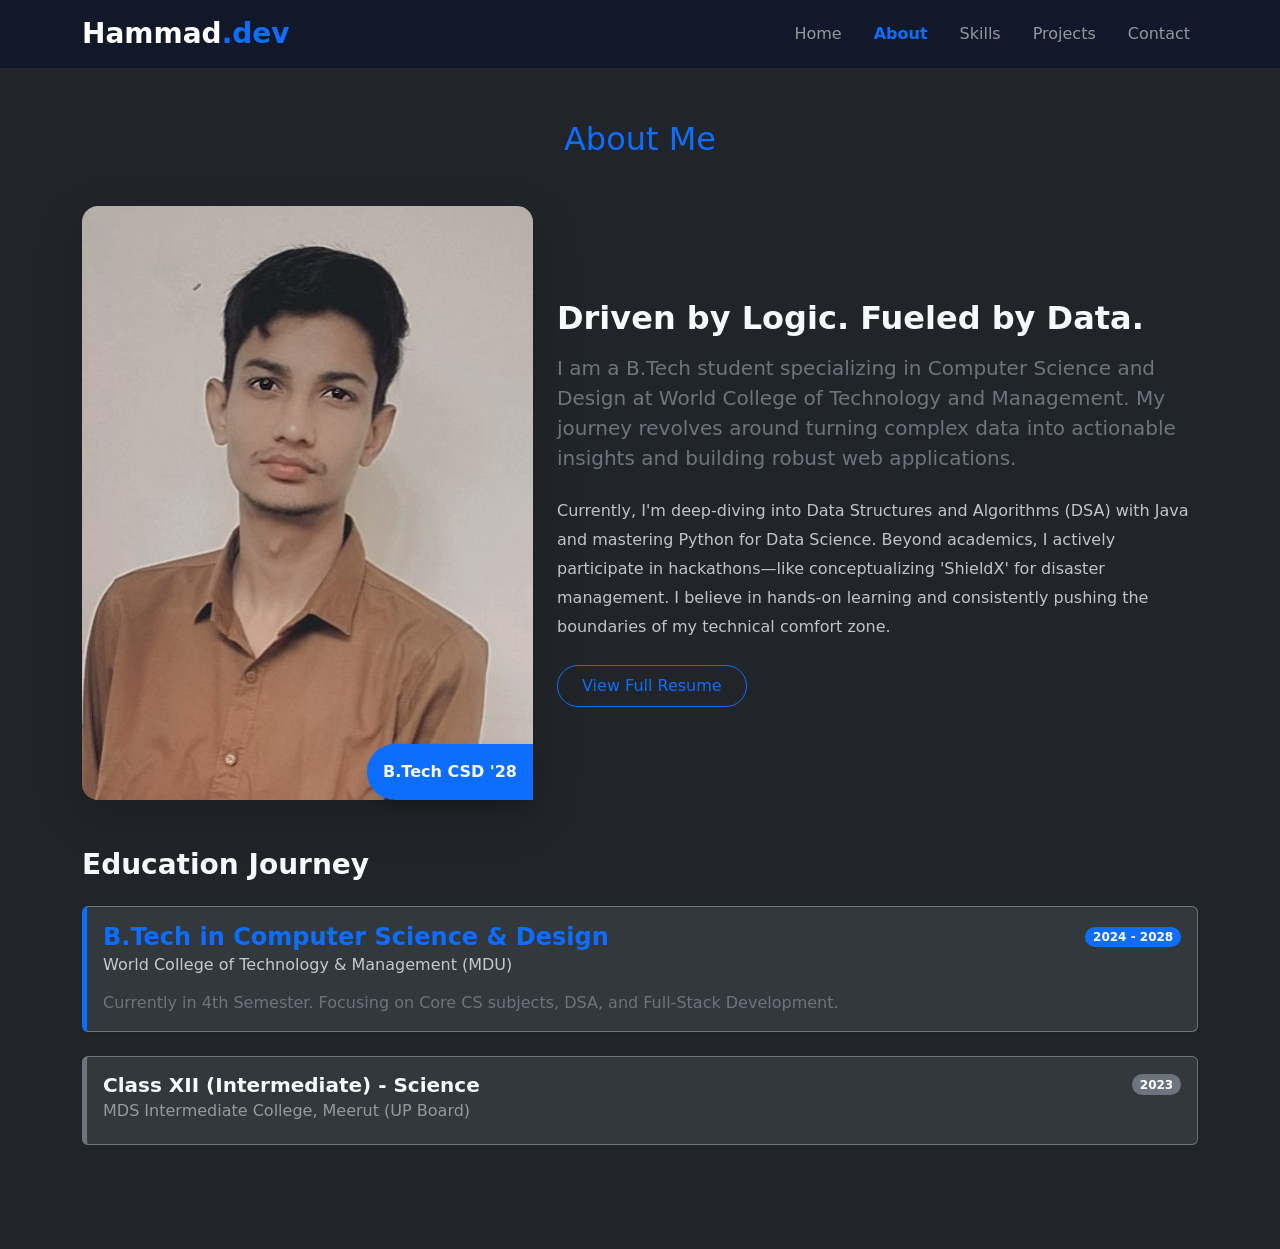
==== sections/about.html @ 1fb557d9 "Make About section" ====
<!DOCTYPE html>
<html lang="en">
<head>
    <meta charset="UTF-8">
    <meta name="viewport" content="width=device-width, initial-scale=1.0">
    <title>About - Hammad Rizvi</title>
    
    <link href="https://fonts.googleapis.com/css2?family=Inter:wght@300;400;600;800&display=swap" rel="stylesheet">
    <link href="https://cdn.jsdelivr.net/npm/bootstrap@5.3.2/dist/css/bootstrap.min.css" rel="stylesheet">
    <link rel="stylesheet" href="https://cdnjs.cloudflare.com/ajax/libs/font-awesome/6.5.1/css/all.min.css">
    <link href="https://unpkg.com/aos@2.3.1/dist/aos.css" rel="stylesheet">
    
    <link rel="stylesheet" href="../assets/css/style.css">
    <link rel="icon" type="image/x-icon" href="../assets/img/favicon.ico">
</head>
<body class="bg-dark text-light">

    <nav class="navbar navbar-expand-lg navbar-dark fixed-top glass-nav">
        <div class="container">
            <a class="navbar-brand fw-bold fs-3" href="../index.html">Hammad<span class="text-primary">.dev</span></a>
            <button class="navbar-toggler" type="button" data-bs-toggle="collapse" data-bs-target="#navbarNav">
                <span class="navbar-toggler-icon"></span>
            </button>
            <div class="collapse navbar-collapse" id="navbarNav">
                <ul class="navbar-nav ms-auto gap-3">
                    <li class="nav-item"><a class="nav-link" href="../index.html">Home</a></li>
                    <li class="nav-item"><a class="nav-link active" href="about.html">About</a></li>
                    <li class="nav-item"><a class="nav-link" href="skills.html">Skills</a></li>
                    <li class="nav-item"><a class="nav-link" href="projects.html">Projects</a></li>
                    <li class="nav-item"><a class="nav-link" href="contact.html">Contact</a></li>
                </ul>
            </div>
        </div>
    </nav>

    <section class="container" style="padding-top: 120px; padding-bottom: 80px;">
        <h2 class="section-title text-center text-primary mb-5" data-aos="fade-down">About Me</h2>
        
        <div class="row align-items-center mb-5">
            <div class="col-md-5 mb-4 mb-md-0" data-aos="fade-right">
                <div class="position-relative">
                    <img src="../assets/img/profile.jpg" alt="About Hammad" class="img-fluid rounded-4 shadow-lg w-100" style="filter: grayscale(20%); transition: filter 0.3s;" onmouseover="this.style.filter='grayscale(0%)'">
                    <div class="position-absolute bottom-0 end-0 bg-primary p-3 rounded-start-pill text-light fw-bold shadow">
                        B.Tech CSD '28
                    </div>
                </div>
            </div>
            
            <div class="col-md-7" data-aos="fade-left">
                <h3 class="h2 fw-bold mb-3">Driven by Logic. Fueled by Data.</h3>
                <p class="lead text-secondary mb-4">
                    I am a B.Tech student specializing in Computer Science and Design at World College of Technology and Management. My journey revolves around turning complex data into actionable insights and building robust web applications.
                </p>
                <p class="mb-4 text-light opacity-75" style="line-height: 1.8;">
                    Currently, I'm deep-diving into Data Structures and Algorithms (DSA) with Java and mastering Python for Data Science. Beyond academics, I actively participate in hackathons—like conceptualizing 'ShieldX' for disaster management. I believe in hands-on learning and consistently pushing the boundaries of my technical comfort zone.
                </p>
                <a href="../assets/docs/Hammad_Rizvi_CV.pdf" target="_blank" class="btn btn-outline-primary px-4 py-2 rounded-pill">View Full Resume</a>
            </div>
        </div>

        <h3 class="fw-bold mb-4 mt-5" data-aos="fade-up">Education Journey</h3>
        <div class="row" data-aos="fade-up" data-aos-delay="100">
            <div class="col-12">
                
                <div class="card bg-secondary bg-opacity-25 border-secondary mb-4 shadow-sm" style="border-left: 5px solid #0d6efd !important;">
                    <div class="card-body">
                        <div class="d-flex justify-content-between align-items-center mb-2">
                            <h4 class="card-title text-primary fw-bold m-0">B.Tech in Computer Science & Design</h4>
                            <span class="badge bg-primary rounded-pill">2024 - 2028</span>
                        </div>
                        <h6 class="card-subtitle mb-3 text-light opacity-75">World College of Technology & Management (MDU)</h6>
                        <p class="card-text text-secondary m-0">Currently in 4th Semester. Focusing on Core CS subjects, DSA, and Full-Stack Development.</p>
                    </div>
                </div>

                <div class="card bg-secondary bg-opacity-25 border-secondary mb-4 shadow-sm" style="border-left: 5px solid #6c757d !important;">
                    <div class="card-body">
                        <div class="d-flex justify-content-between align-items-center mb-2">
                            <h5 class="card-title text-light fw-bold m-0">Class XII (Intermediate) - Science</h5>
                            <span class="badge bg-secondary rounded-pill">2023</span>
                        </div>
                        <h6 class="card-subtitle mb-2 text-light opacity-50">MDS Intermediate College, Meerut (UP Board)</h6>
                    </div>
                </div>

            </div>
        </div>
    </section>

    <script src="https://cdn.jsdelivr.net/npm/bootstrap@5.3.2/dist/js/bootstrap.bundle.min.js"></script>
    <script src="https://unpkg.com/aos@2.3.1/dist/aos.js"></script>
    <script src="../assets/js/main.js"></script>
</body>
</html>
---- assets/css/style.css ----
/* --- HERO SECTION & NAVBAR --- */

/* Glassmorphism Navbar */
.glass-nav {
    background: rgba(15, 23, 42, 0.85) !important;
    backdrop-filter: blur(10px);
}

/* Hero Background Gradient */
.hero-bg {
    background: radial-gradient(circle at top right, #1e293b, #0f172a);
}

/* Custom Profile Image Styling */
.profile-img-custom {
    width: 350px; 
    height: 350px; 
    object-fit: cover; 
    border: 5px solid #0d6efd; 
    padding: 5px; 
    background: rgba(255,255,255,0.1);
}

/* Social Icons Hover Animation */
.social-icon-link {
    transition: transform 0.3s ease;
}

.social-icon-link:hover {
    transform: scale(1.2);
}

/* Typing Effect Cursor */
.txt-rotate > .wrap { 
    border-right: 0.08em solid #0d6efd; /* Blue cursor */
}

/* Navbar Active State */
.nav-link.active {
    color: var(--bs-primary) !important;
    font-weight: 600;
}
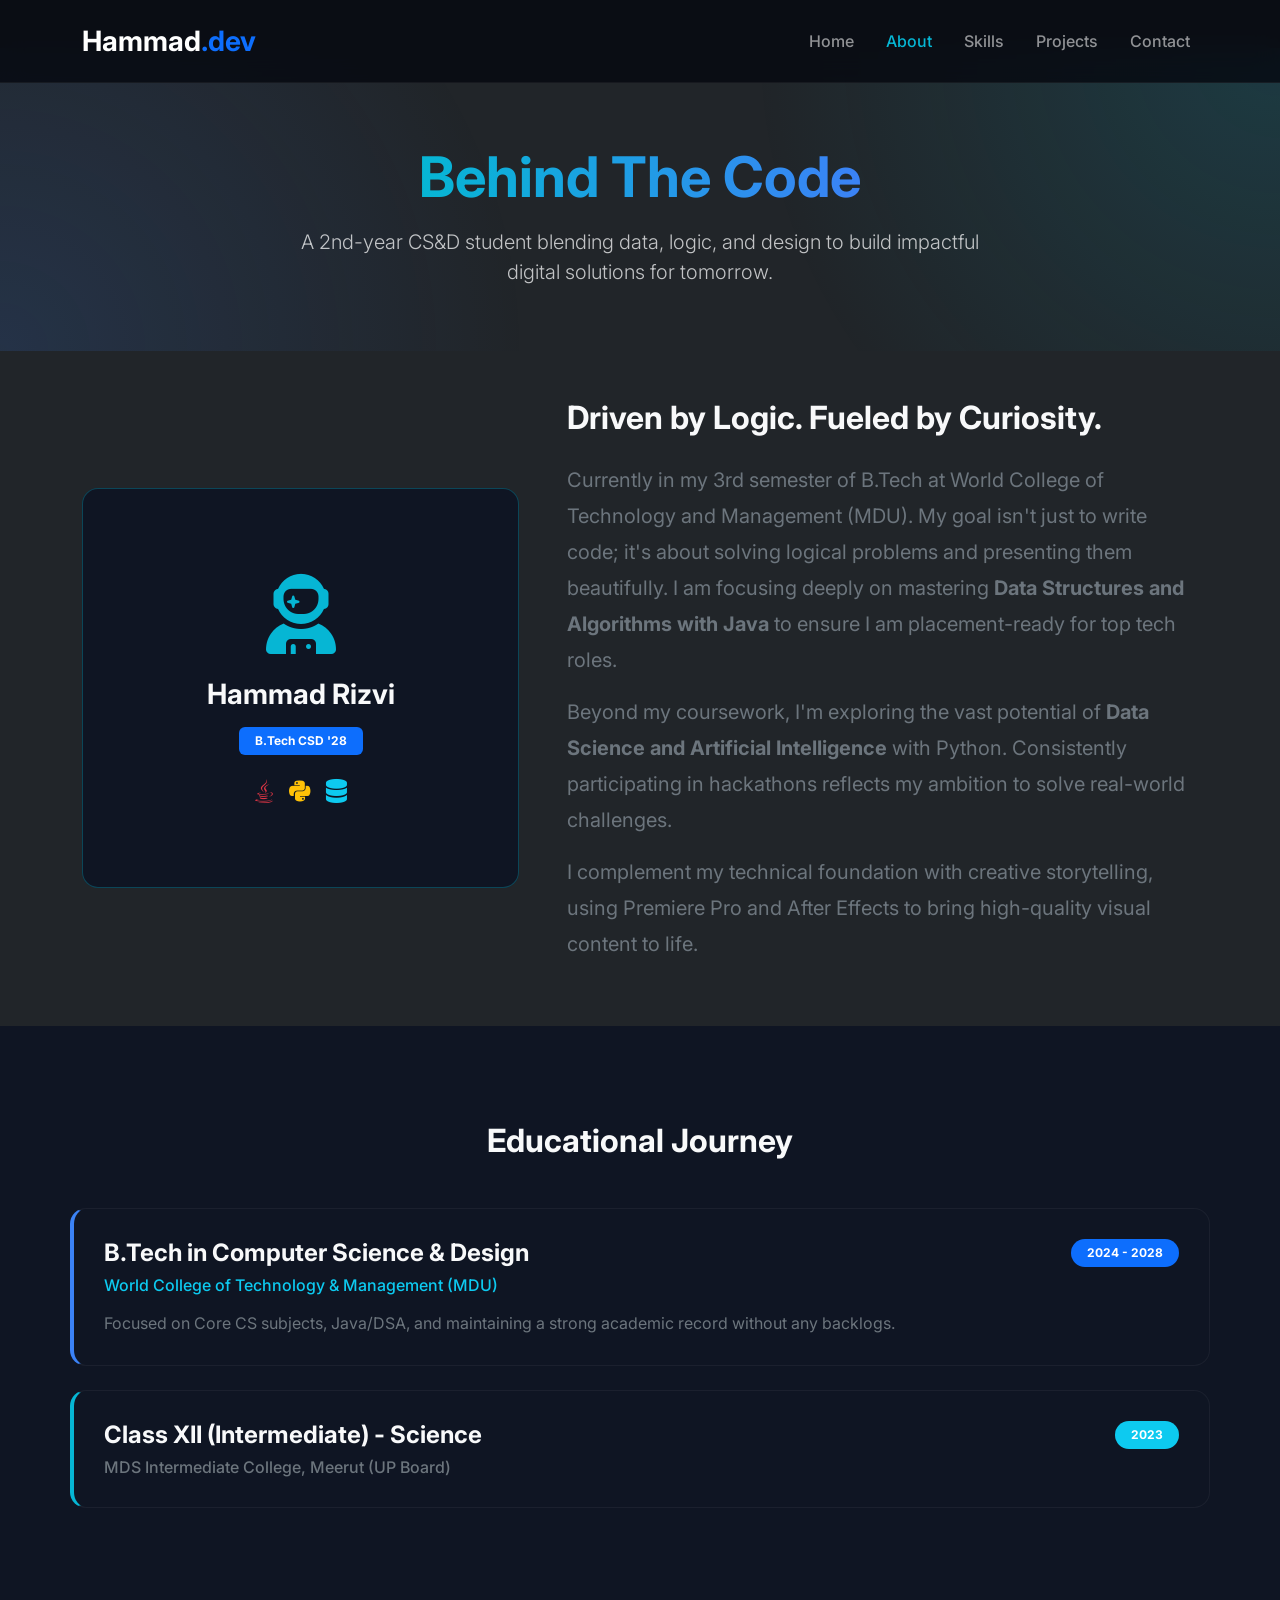
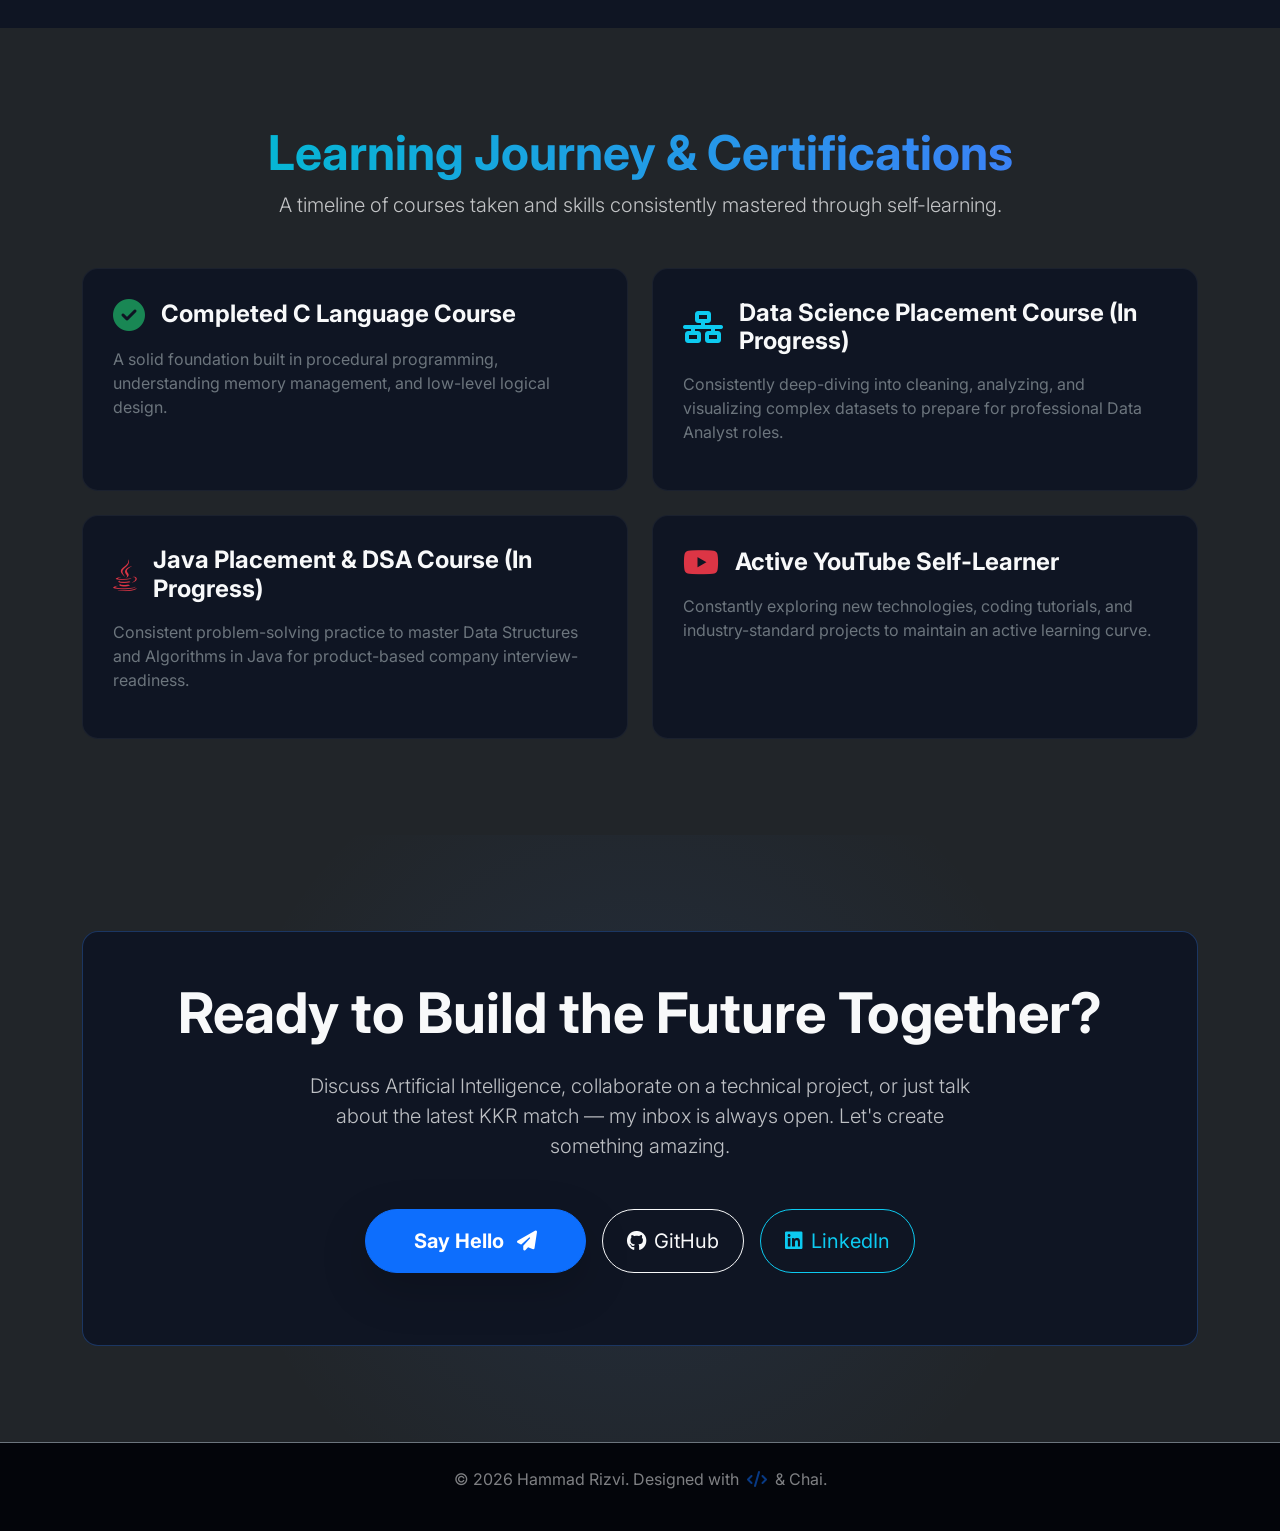
==== commit ce55201d: "Update and revise all files" ====
--- a/sections/about.html
+++ b/sections/about.html
@@ -5,7 +5,7 @@
     <meta name="viewport" content="width=device-width, initial-scale=1.0">
     <title>About - Hammad Rizvi</title>
     
-    <link href="https://fonts.googleapis.com/css2?family=Inter:wght@300;400;600;800&display=swap" rel="stylesheet">
+    <link href="https://fonts.googleapis.com/css2?family=Inter:wght@300;400;500;700;800&display=swap" rel="stylesheet">
     <link href="https://cdn.jsdelivr.net/npm/bootstrap@5.3.2/dist/css/bootstrap.min.css" rel="stylesheet">
     <link rel="stylesheet" href="https://cdnjs.cloudflare.com/ajax/libs/font-awesome/6.5.1/css/all.min.css">
     <link href="https://unpkg.com/aos@2.3.1/dist/aos.css" rel="stylesheet">
@@ -33,53 +33,120 @@
         </div>
     </nav>
 
-    <section class="container" style="padding-top: 120px; padding-bottom: 80px;">
-        <h2 class="section-title text-center text-primary mb-5" data-aos="fade-down">About Me</h2>
-        
-        <div class="row align-items-center mb-5">
-            <div class="col-md-5 mb-4 mb-md-0" data-aos="fade-right">
-                <div class="position-relative">
-                    <img src="../assets/img/profile.jpg" alt="About Hammad" class="img-fluid rounded-4 shadow-lg w-100" style="filter: grayscale(20%); transition: filter 0.3s;" onmouseover="this.style.filter='grayscale(0%)'">
-                    <div class="position-absolute bottom-0 end-0 bg-primary p-3 rounded-start-pill text-light fw-bold shadow">
-                        B.Tech CSD '28
+    <section class="py-5 mt-5 text-center hero-bg" data-aos="fade-down">
+        <div class="container pt-5">
+            <h1 class="display-4 fw-bolder mb-3"><span class="text-gradient">Behind The Code</span></h1>
+            <p class="lead opacity-75 mx-auto" style="max-width: 700px;">
+                A 2nd-year CS&D student blending data, logic, and design to build impactful digital solutions for tomorrow.
+            </p>
+        </div>
+    </section>
+
+    <section class="py-5">
+        <div class="container">
+            <div class="row align-items-center g-5">
+                <div class="col-lg-5" data-aos="fade-right">
+                    <div class="premium-card text-center py-5 d-flex flex-column justify-content-center align-items-center" style="min-height: 400px; border: 1px solid rgba(6, 182, 212, 0.3);">
+                        <i class="fas fa-user-astronaut mb-4" style="font-size: 5rem; color: var(--accent);"></i>
+                        <h3 class="fw-bold">Hammad Rizvi</h3>
+                        <span class="badge bg-primary px-3 py-2 mt-2">B.Tech CSD '28</span>
+                        <div class="mt-4 d-flex gap-3 justify-content-center fs-4">
+                            <i class="fab fa-java text-danger"></i>
+                            <i class="fab fa-python text-warning"></i>
+                            <i class="fas fa-database text-info"></i>
+                        </div>
                     </div>
                 </div>
+                
+                <div class="col-lg-7" data-aos="fade-left">
+                    <h2 class="fw-bold mb-4">Driven by Logic. Fueled by Curiosity.</h2>
+                    <p class="text-secondary fs-5" style="line-height: 1.8;">
+                        Currently in my 3rd semester of B.Tech at World College of Technology and Management (MDU). My goal isn't just to write code; it's about solving logical problems and presenting them beautifully. I am focusing deeply on mastering <strong>Data Structures and Algorithms with Java</strong> to ensure I am placement-ready for top tech roles.
+                    </p>
+                    <p class="text-secondary fs-5" style="line-height: 1.8;">
+                        Beyond my coursework, I'm exploring the vast potential of <strong>Data Science and Artificial Intelligence</strong> with Python. Consistently participating in hackathons reflects my ambition to solve real-world challenges.
+                    </p>
+                    <p class="text-secondary fs-5" style="line-height: 1.8;">
+                        I complement my technical foundation with creative storytelling, using Premiere Pro and After Effects to bring high-quality visual content to life. 
+                    </p>
+                </div>
+            </div>
+        </div>
+    </section>
+
+    <section class="py-5" style="background-color: var(--bg-surface);">
+        <div class="container py-5">
+            <h2 class="fw-bold text-center mb-5" data-aos="fade-up">Educational Journey</h2>
+            
+            <div class="row justify-content-center timeline-grid">
+                
+                <div class="premium-card mb-4 timeline-card" data-aos="fade-up" data-aos-delay="100" style="border-left: 4px solid var(--primary);">
+                    <div class="d-flex justify-content-between align-items-center mb-2">
+                        <h4 class="fw-bold text-light m-0">B.Tech in Computer Science & Design</h4>
+                        <span class="badge bg-primary rounded-pill px-3 py-2">2024 - 2028</span>
+                    </div>
+                    <h6 class="text-info mb-3">World College of Technology & Management (MDU)</h6>
+                    <p class="text-secondary m-0">Focused on Core CS subjects, Java/DSA, and maintaining a strong academic record without any backlogs.</p>
+                </div>
+
+                <div class="premium-card mb-4 timeline-card" data-aos="fade-up" data-aos-delay="200" style="border-left: 4px solid var(--accent);">
+                    <div class="d-flex justify-content-between align-items-center mb-2">
+                        <h4 class="fw-bold text-light m-0">Class XII (Intermediate) - Science</h4>
+                        <span class="badge bg-info rounded-pill px-3 py-2">2023</span>
+                    </div>
+                    <h6 class="text-secondary mb-0">MDS Intermediate College, Meerut (UP Board)</h6>
+                </div>
+
+            </div>
+        </div>
+    </section>
+
+    <section class="py-5">
+        <div class="container py-5">
+            <div class="text-center mb-5" data-aos="fade-down">
+                <h2 class="display-5 fw-bold"><span class="text-gradient">Learning Journey & Certifications</span></h2>
+                <p class="lead opacity-75">A timeline of courses taken and skills consistently mastered through self-learning.</p>
             </div>
             
-            <div class="col-md-7" data-aos="fade-left">
-                <h3 class="h2 fw-bold mb-3">Driven by Logic. Fueled by Data.</h3>
-                <p class="lead text-secondary mb-4">
-                    I am a B.Tech student specializing in Computer Science and Design at World College of Technology and Management. My journey revolves around turning complex data into actionable insights and building robust web applications.
-                </p>
-                <p class="mb-4 text-light opacity-75" style="line-height: 1.8;">
-                    Currently, I'm deep-diving into Data Structures and Algorithms (DSA) with Java and mastering Python for Data Science. Beyond academics, I actively participate in hackathons—like conceptualizing 'ShieldX' for disaster management. I believe in hands-on learning and consistently pushing the boundaries of my technical comfort zone.
-                </p>
-                <a href="../assets/docs/Hammad_Rizvi_CV.pdf" target="_blank" class="btn btn-outline-primary px-4 py-2 rounded-pill">View Full Resume</a>
-            </div>
-        </div>
-
-        <h3 class="fw-bold mb-4 mt-5" data-aos="fade-up">Education Journey</h3>
-        <div class="row" data-aos="fade-up" data-aos-delay="100">
-            <div class="col-12">
+            <div class="row g-4 justify-content-center">
                 
-                <div class="card bg-secondary bg-opacity-25 border-secondary mb-4 shadow-sm" style="border-left: 5px solid #0d6efd !important;">
-                    <div class="card-body">
-                        <div class="d-flex justify-content-between align-items-center mb-2">
-                            <h4 class="card-title text-primary fw-bold m-0">B.Tech in Computer Science & Design</h4>
-                            <span class="badge bg-primary rounded-pill">2024 - 2028</span>
+                <div class="col-md-6" data-aos="fade-up" data-aos-delay="100">
+                    <div class="premium-card h-100 certification-card">
+                        <div class="d-flex align-items-center mb-3">
+                            <i class="fas fa-check-circle text-success fs-2 me-3"></i>
+                            <h4 class="fw-bold m-0">Completed C Language Course</h4>
                         </div>
-                        <h6 class="card-subtitle mb-3 text-light opacity-75">World College of Technology & Management (MDU)</h6>
-                        <p class="card-text text-secondary m-0">Currently in 4th Semester. Focusing on Core CS subjects, DSA, and Full-Stack Development.</p>
+                        <p class="text-secondary">A solid foundation built in procedural programming, understanding memory management, and low-level logical design.</p>
                     </div>
                 </div>
 
-                <div class="card bg-secondary bg-opacity-25 border-secondary mb-4 shadow-sm" style="border-left: 5px solid #6c757d !important;">
-                    <div class="card-body">
-                        <div class="d-flex justify-content-between align-items-center mb-2">
-                            <h5 class="card-title text-light fw-bold m-0">Class XII (Intermediate) - Science</h5>
-                            <span class="badge bg-secondary rounded-pill">2023</span>
+                <div class="col-md-6" data-aos="fade-up" data-aos-delay="200">
+                    <div class="premium-card h-100 certification-card">
+                        <div class="d-flex align-items-center mb-3">
+                            <i class="fas fa-network-wired text-info fs-2 me-3"></i>
+                            <h4 class="fw-bold m-0">Data Science Placement Course (In Progress)</h4>
                         </div>
-                        <h6 class="card-subtitle mb-2 text-light opacity-50">MDS Intermediate College, Meerut (UP Board)</h6>
+                        <p class="text-secondary">Consistently deep-diving into cleaning, analyzing, and visualizing complex datasets to prepare for professional Data Analyst roles.</p>
+                    </div>
+                </div>
+
+                <div class="col-md-6" data-aos="fade-up" data-aos-delay="300">
+                    <div class="premium-card h-100 certification-card">
+                        <div class="d-flex align-items-center mb-3">
+                            <i class="fab fa-java text-danger fs-2 me-3"></i>
+                            <h4 class="fw-bold m-0">Java Placement & DSA Course (In Progress)</h4>
+                        </div>
+                        <p class="text-secondary">Consistent problem-solving practice to master Data Structures and Algorithms in Java for product-based company interview-readiness.</p>
+                    </div>
+                </div>
+                
+                <div class="col-md-6" data-aos="fade-up" data-aos-delay="400">
+                    <div class="premium-card h-100 learning-card">
+                        <div class="d-flex align-items-center mb-3">
+                            <i class="fab fa-youtube text-danger fs-2 me-3"></i>
+                            <h4 class="fw-bold m-0">Active YouTube Self-Learner</h4>
+                        </div>
+                        <p class="text-secondary">Constantly exploring new technologies, coding tutorials, and industry-standard projects to maintain an active learning curve.</p>
                     </div>
                 </div>
 
@@ -87,6 +154,29 @@
         </div>
     </section>
 
+    <section class="py-5 position-relative overflow-hidden">
+        <div class="position-absolute top-50 start-50 translate-middle w-100 h-100" style="background: radial-gradient(circle, rgba(59, 130, 246, 0.1) 0%, transparent 60%); z-index: -1;"></div>
+        
+        <div class="container py-5" data-aos="fade-up">
+            <div class="premium-card text-center p-md-5" style="border: 1px solid rgba(59, 130, 246, 0.3);">
+                <h2 class="display-4 fw-bolder mb-4">Ready to Build the Future Together?</h2>
+                <p class="lead opacity-75 mb-5 mx-auto" style="max-width: 700px;">
+                    Discuss Artificial Intelligence, collaborate on a technical project, or just talk about the latest KKR match — my inbox is always open. Let's create something amazing.
+                </p>
+                
+                <div class="d-flex flex-wrap gap-3 justify-content-center mb-4">
+                    <a href="contact.html" class="btn btn-primary btn-lg px-5 py-3 rounded-pill shadow-lg fw-bold fs-5">Say Hello <i class="fas fa-paper-plane ms-2"></i></a>
+                    <a href="https://github.com/hammadrizvi-dev" target="_blank" class="btn btn-outline-light btn-lg px-4 py-3 rounded-pill fs-5"><i class="fab fa-github me-2"></i>GitHub</a>
+                    <a href="https://www.linkedin.com/in/hammadrizvi-dev" target="_blank" class="btn btn-outline-info btn-lg px-4 py-3 rounded-pill fs-5"><i class="fab fa-linkedin me-2"></i>LinkedIn</a>
+                </div>
+            </div>
+        </div>
+    </section>
+
+    <footer class="text-center py-4 border-top border-secondary mt-auto" style="background-color: #03050a;">
+        <p class="opacity-50 m-0 mb-3">&copy; 2026 Hammad Rizvi. Designed with <i class="fas fa-code text-primary mx-1"></i> & Chai.</p>
+    </footer>
+
     <script src="https://cdn.jsdelivr.net/npm/bootstrap@5.3.2/dist/js/bootstrap.bundle.min.js"></script>
     <script src="https://unpkg.com/aos@2.3.1/dist/aos.js"></script>
     <script src="../assets/js/main.js"></script>
--- a/assets/css/style.css
+++ b/assets/css/style.css
@@ -1,43 +1,190 @@
-/* --- HERO SECTION & NAVBAR --- */
+/* =========================================
+   HAMMAD.DEV - PROFESSIONAL DARK TECH THEME (COMPLETE FILE)
+========================================= */
 
-/* Glassmorphism Navbar */
-.glass-nav {
-    background: rgba(15, 23, 42, 0.85) !important;
-    backdrop-filter: blur(10px);
+@import url('https://fonts.googleapis.com/css2?family=Inter:wght@300;400;500;700;800&family=Fira+Code:wght@400;500&display=swap');
+
+:root {
+    --bg-dark: #050810;        /* Deep Space Black/Navy */
+    --bg-surface: #0f1523;     /* Card Background */
+    --bg-surface-hover: #161e31;
+    --primary: #3b82f6;        /* Bright Tech Blue */
+    --accent: #06b6d4;         /* Neon Cyan */
+    --text-main: #f8fafc;
+    --text-muted: #94a3b8;
+    --gamer-red: #ef4444;
+    --kkr-purple: #4c1d95;
 }
 
-/* Hero Background Gradient */
-.hero-bg {
-    background: radial-gradient(circle at top right, #1e293b, #0f172a);
+body {
+    font-family: 'Inter', sans-serif;
+    background-color: var(--bg-dark);
+    color: var(--text-main);
+    overflow-x: hidden;
+    scroll-behavior: smooth;
 }
 
-/* Custom Profile Image Styling */
-.profile-img-custom {
-    width: 350px; 
-    height: 350px; 
-    object-fit: cover; 
-    border: 5px solid #0d6efd; 
-    padding: 5px; 
-    background: rgba(255,255,255,0.1);
+/* --- Typography Upgrades --- */
+.display-large { font-size: 4rem; font-weight: 800; }
+.heading-premium { font-size: 1.5rem; color: #cbd5e1; opacity: 0.9; }
+
+/* --- Center Section Numbering --- */
+.numbered-heading {
+    text-align: center !important;
+    margin-bottom: 50px;
+    width: 100%;
 }
 
-/* Social Icons Hover Animation */
-.social-icon-link {
-    transition: transform 0.3s ease;
+/* --- Navbar Upgrade --- */
+.glass-nav {
+    background: rgba(5, 8, 16, 0.8) !important;
+    backdrop-filter: blur(12px);
+    border-bottom: 1px solid rgba(255, 255, 255, 0.05);
+    padding: 15px 0;
 }
 
-.social-icon-link:hover {
-    transform: scale(1.2);
+.nav-link { font-weight: 500; transition: color 0.3s ease; }
+.nav-link:hover, .nav-link.active { color: var(--accent) !important; }
+
+/* --- Hero Section Background --- */
+.hero-bg {
+    background: radial-gradient(circle at top right, rgba(6, 182, 212, 0.15), transparent 40%),
+                radial-gradient(circle at bottom left, rgba(59, 130, 246, 0.15), transparent 40%);
 }
 
-/* Typing Effect Cursor */
-.txt-rotate > .wrap { 
-    border-right: 0.08em solid #0d6efd; /* Blue cursor */
+/* --- Terminal UI (Scroll 1) --- */
+.terminal-window {
+    background-color: #0b0f19;
+    border-radius: 12px;
+    box-shadow: 0 25px 50px -12px rgba(6, 182, 212, 0.25);
+    border: 1px solid rgba(255,255,255,0.1);
+    font-family: 'Fira Code', monospace;
+    overflow: hidden;
+}
+.terminal-header { background-color: #1e293b; padding: 12px; display: flex; gap: 8px; }
+.terminal-dot { width: 12px; height: 12px; border-radius: 50%; }
+.dot-red { background-color: #ff5f56; }
+.dot-yellow { background-color: #ffbd2e; }
+.dot-green { background-color: #27c93f; }
+.terminal-body { padding: 25px; color: #cbd5e1; font-size: 0.95rem; }
+.term-keyword { color: #c678dd; } 
+.term-string { color: #98c379; }  
+.term-function { color: #61afef; } 
+
+/* --- Premium & Clickable Cards (Scroll 2, 3, 4) --- */
+.premium-card, .premium-card-lg {
+    background-color: var(--bg-surface);
+    border: 1px solid rgba(255,255,255,0.05);
+    border-radius: 16px;
+    padding: 30px;
+    transition: all 0.4s ease;
+    height: 100%;
+}
+.premium-card:hover, .premium-card-lg:hover {
+    transform: translateY(-5px);
+    background-color: var(--bg-surface-hover);
+    border-color: rgba(6, 182, 212, 0.3);
+    box-shadow: 0 10px 30px rgba(6, 182, 212, 0.1);
 }
 
-/* Navbar Active State */
-.nav-link.active {
-    color: var(--bs-primary) !important;
-    font-weight: 600;
+.premium-card-lg { padding: 40px; } /* Lighter text for large card on Home */
+
+.clickable-card {
+    cursor: pointer;
+    position: relative;
+    overflow: hidden;
 }
 
+.clickable-card::after {
+    content: 'Click for details →';
+    position: absolute;
+    bottom: -40px;
+    left: 50%;
+    transform: translateX(-50%);
+    color: var(--accent);
+    font-size: 0.9rem;
+    font-weight: 600;
+    transition: bottom 0.3s ease;
+}
+
+.clickable-card:hover::after {
+    bottom: 20px;
+}
+
+/* --- Skills Page Dashboard - Glowing Bars --- */
+.progress {
+    background-color: rgba(255, 255, 255, 0.05);
+    border-radius: 10px;
+    height: 10px;
+    overflow: visible;
+}
+
+.progress-bar-glow {
+    border-radius: 10px;
+    position: relative;
+    transition: width 1.5s ease-in-out;
+}
+
+.progress-bar-glow::after {
+    content: '';
+    position: absolute;
+    top: 0; right: 0; bottom: 0; left: 0;
+    border-radius: 10px;
+    box-shadow: 0 0 10px inherit;
+    opacity: 0.8;
+}
+
+/* Specific Colors for Glow */
+.bg-python { background-color: #f59e0b; box-shadow: 0 0 10px #f59e0b; }
+.bg-java { background-color: #ef4444; box-shadow: 0 0 10px #ef4444; }
+.bg-web { background-color: #3b82f6; box-shadow: 0 0 10px #3b82f6; }
+.bg-data { background-color: #06b6d4; box-shadow: 0 0 10px #06b6d4; }
+
+/* --- Bento Grid / Bento Box Designs --- */
+/* (Generic bento box structure handled by Bootstrap row/col) */
+
+/* --- Interactive Elements --- */
+.hover-scale { transition: transform 0.3s ease; }
+.hover-scale:hover { transform: scale(1.1); }
+
+/* Custom Gradient Text */
+.text-gradient {
+    background: linear-gradient(to right, var(--accent), var(--primary));
+    background-clip: text;
+    -webkit-background-clip: text;
+    -webkit-text-fill-color: transparent;
+}
+
+/* Modal Dark Theme Customization */
+.modal-content {
+    background-color: var(--bg-surface);
+    border: 1px solid rgba(6, 182, 212, 0.3);
+    color: var(--text-main);
+    border-radius: 16px;
+}
+.modal-header { border-bottom: 1px solid rgba(255,255,255,0.05); }
+.modal-footer { border-top: 1px solid rgba(255,255,255,0.05); }
+.btn-close-white { filter: invert(1) grayscale(100%) brightness(200%); }
+
+/* Custom Scrollbar */
+::-webkit-scrollbar { width: 8px; }
+::-webkit-scrollbar-track { background: var(--bg-dark); }
+::-webkit-scrollbar-thumb { background: #334155; border-radius: 10px; }
+::-webkit-scrollbar-thumb:hover { background: var(--accent); }
+
+/* --- CONTACT FORM PREMIUM STYLING --- */
+.form-control {
+    background-color: rgba(255,255,255,0.05) !important;
+    border: 1px solid rgba(255,255,255,0.1) !important;
+    color: var(--text-main) !important;
+    padding: 15px;
+    border-radius: 12px;
+}
+.form-control:focus {
+    background-color: rgba(15, 21, 35, 0.9) !important;
+    border-color: var(--primary) !important;
+    box-shadow: 0 0 15px rgba(59, 130, 246, 0.2) !important;
+}
+.form-control::placeholder {
+    color: rgba(255,255,255,0.3) !important;
+}
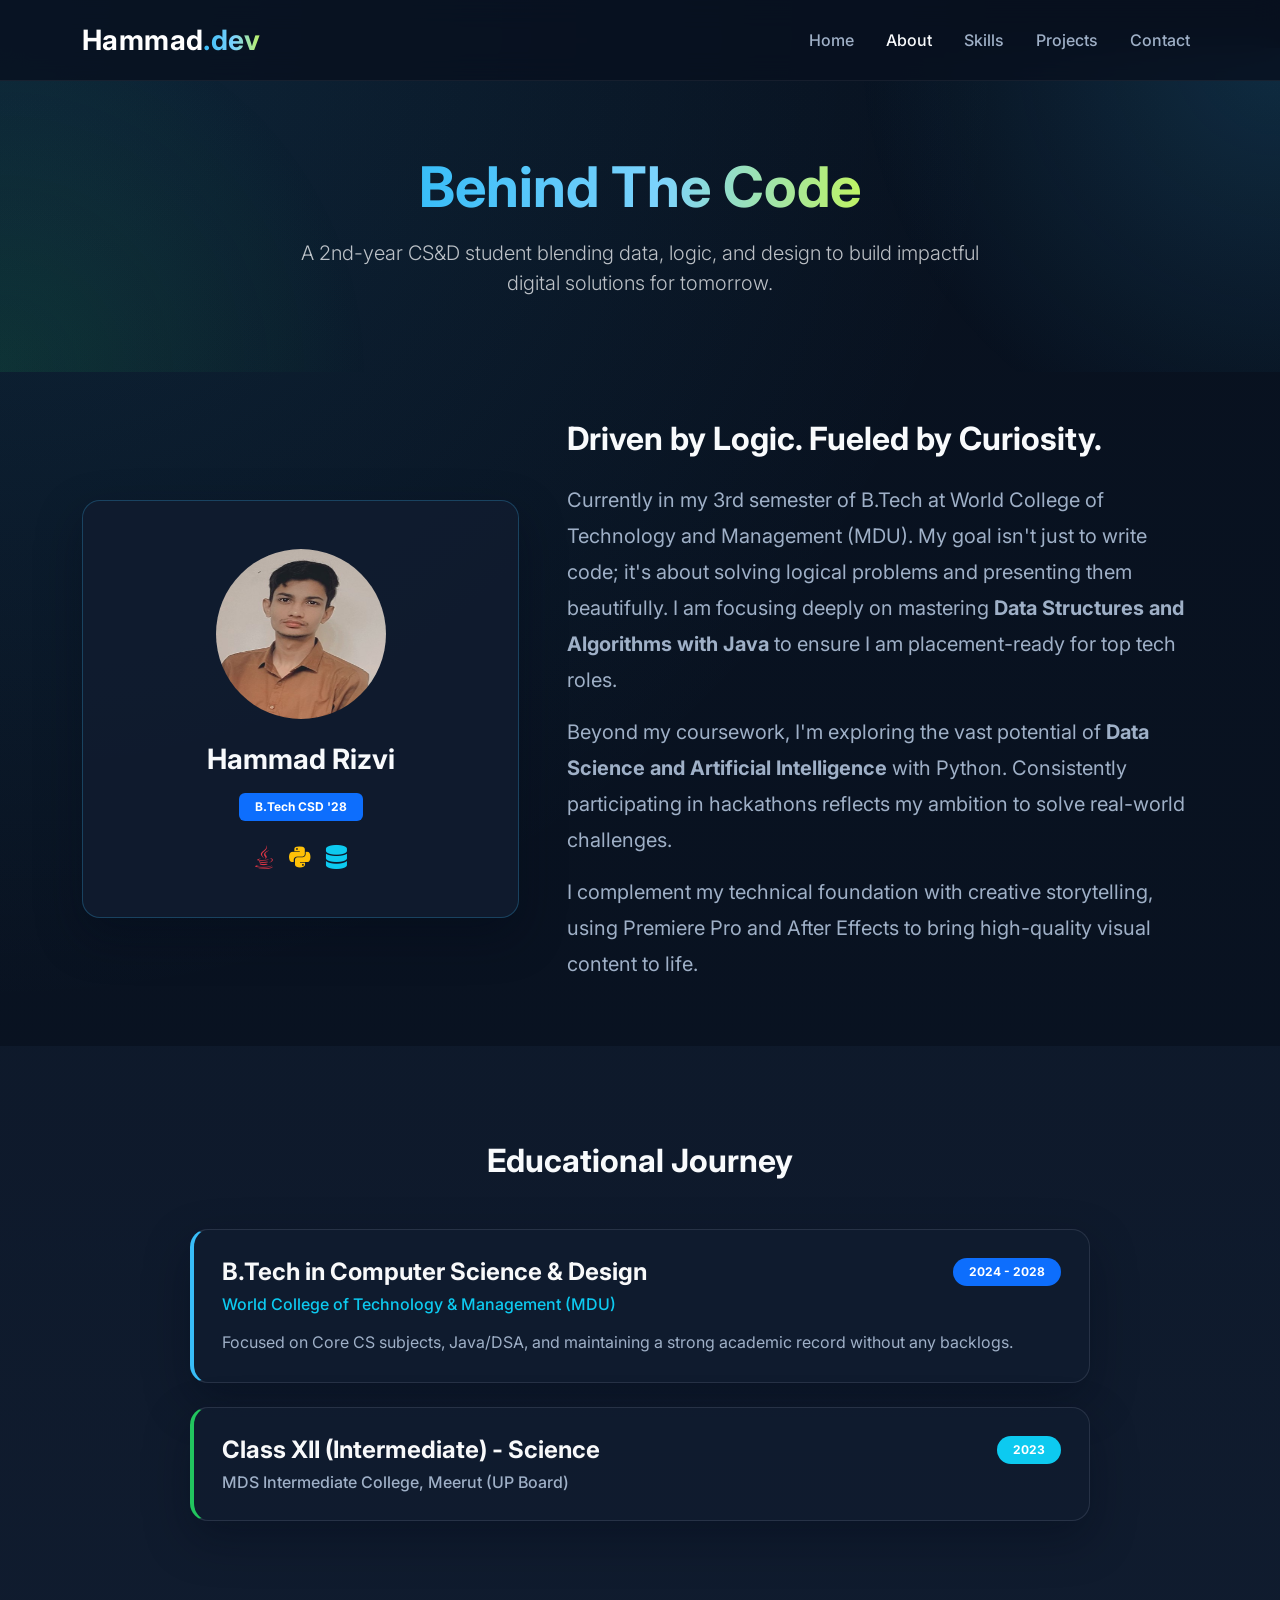
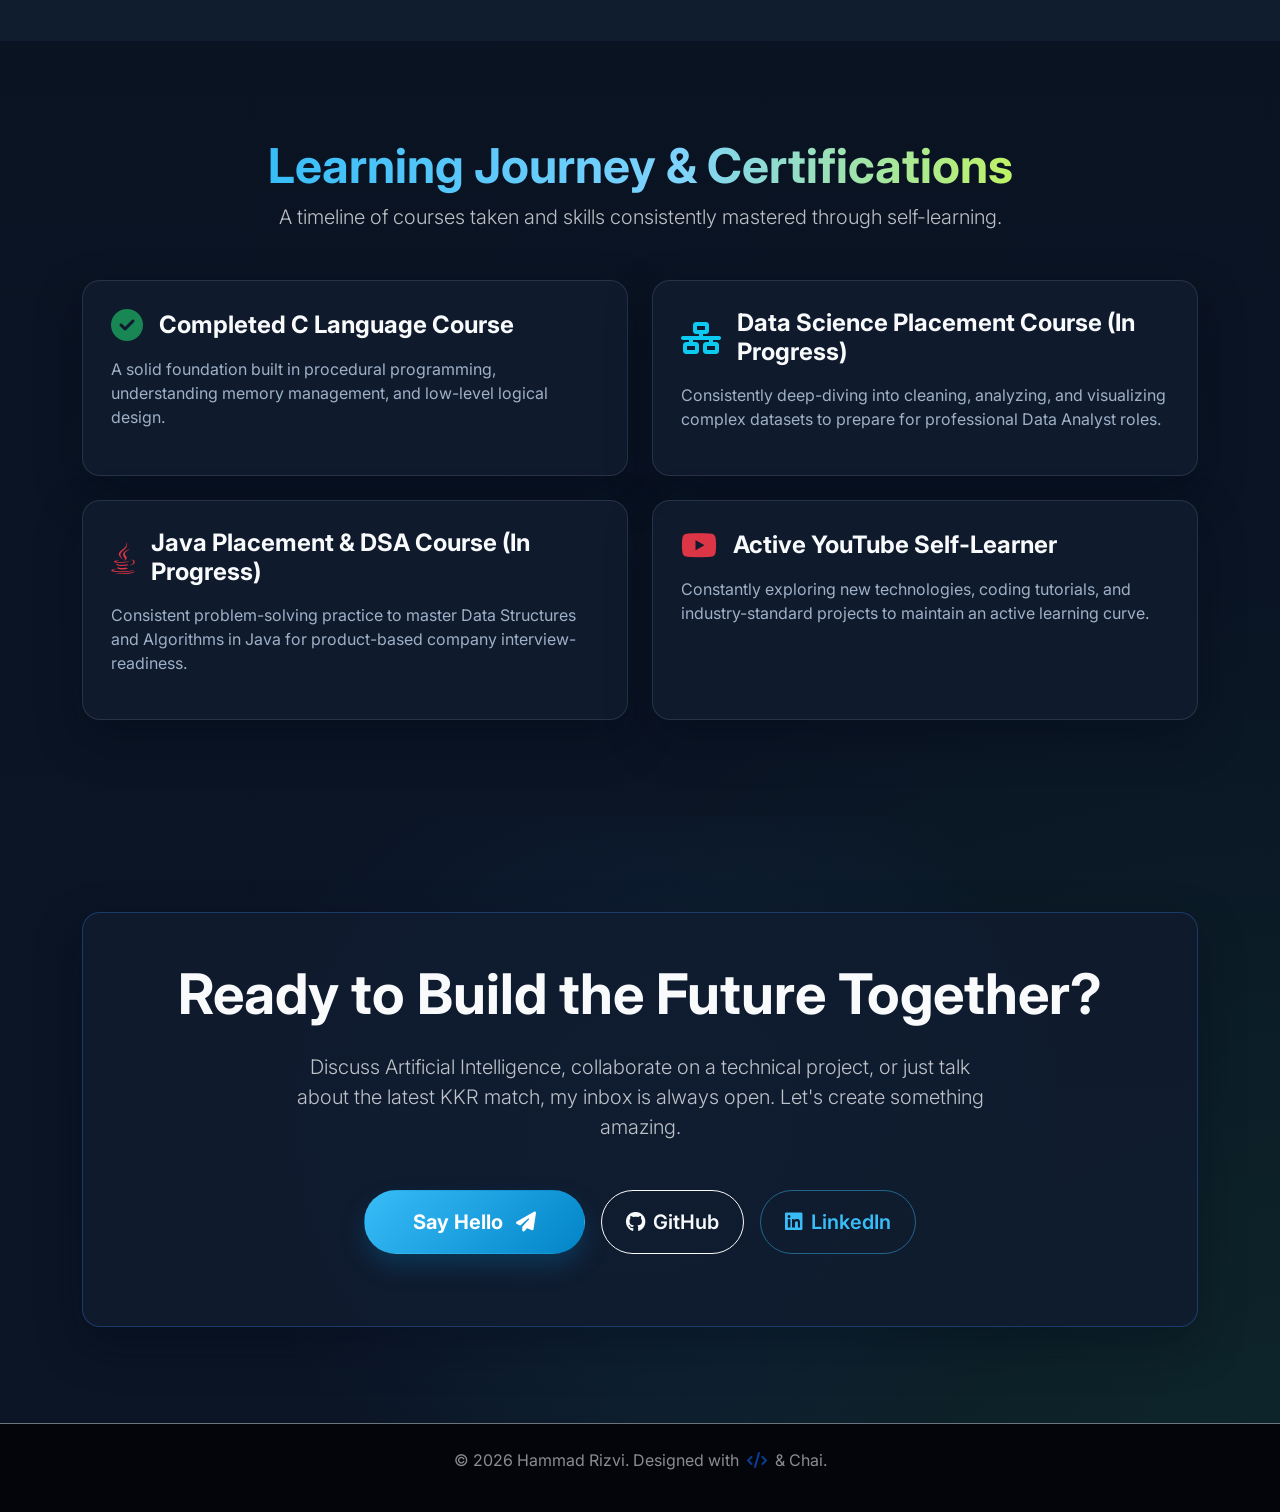
==== commit a49c35dc: "Changes some fav" ====
--- a/sections/about.html
+++ b/sections/about.html
@@ -3,22 +3,23 @@
 <head>
     <meta charset="UTF-8">
     <meta name="viewport" content="width=device-width, initial-scale=1.0">
+    <meta name="description" content="Learn more about Hammad Rizvi, a Computer Science and Design student focused on Java, data science, AI, and creative problem solving.">
     <title>About - Hammad Rizvi</title>
-    
+
     <link href="https://fonts.googleapis.com/css2?family=Inter:wght@300;400;500;700;800&display=swap" rel="stylesheet">
     <link href="https://cdn.jsdelivr.net/npm/bootstrap@5.3.2/dist/css/bootstrap.min.css" rel="stylesheet">
     <link rel="stylesheet" href="https://cdnjs.cloudflare.com/ajax/libs/font-awesome/6.5.1/css/all.min.css">
     <link href="https://unpkg.com/aos@2.3.1/dist/aos.css" rel="stylesheet">
-    
+
     <link rel="stylesheet" href="../assets/css/style.css">
     <link rel="icon" type="image/x-icon" href="../assets/img/favicon.ico">
 </head>
-<body class="bg-dark text-light">
+<body class="page-shell">
 
     <nav class="navbar navbar-expand-lg navbar-dark fixed-top glass-nav">
         <div class="container">
-            <a class="navbar-brand fw-bold fs-3" href="../index.html">Hammad<span class="text-primary">.dev</span></a>
-            <button class="navbar-toggler" type="button" data-bs-toggle="collapse" data-bs-target="#navbarNav">
+            <a class="navbar-brand fw-bold fs-3" href="../index.html">Hammad<span class="text-gradient">.dev</span></a>
+            <button class="navbar-toggler" type="button" data-bs-toggle="collapse" data-bs-target="#navbarNav" aria-label="Toggle navigation">
                 <span class="navbar-toggler-icon"></span>
             </button>
             <div class="collapse navbar-collapse" id="navbarNav">
@@ -33,11 +34,11 @@
         </div>
     </nav>
 
-    <section class="py-5 mt-5 text-center hero-bg" data-aos="fade-down">
+    <section class="py-5 mt-5 text-center hero-bg page-hero" data-aos="fade-down">
         <div class="container pt-5">
             <h1 class="display-4 fw-bolder mb-3"><span class="text-gradient">Behind The Code</span></h1>
-            <p class="lead opacity-75 mx-auto" style="max-width: 700px;">
-                A 2nd-year CS&D student blending data, logic, and design to build impactful digital solutions for tomorrow.
+            <p class="lead opacity-75 mx-auto content-narrow">
+                A 2nd-year CS&amp;D student blending data, logic, and design to build impactful digital solutions for tomorrow.
             </p>
         </div>
     </section>
@@ -46,8 +47,8 @@
         <div class="container">
             <div class="row align-items-center g-5">
                 <div class="col-lg-5" data-aos="fade-right">
-                    <div class="premium-card text-center py-5 d-flex flex-column justify-content-center align-items-center" style="min-height: 400px; border: 1px solid rgba(6, 182, 212, 0.3);">
-                        <i class="fas fa-user-astronaut mb-4" style="font-size: 5rem; color: var(--accent);"></i>
+                    <div class="premium-card text-center py-5 d-flex flex-column justify-content-center align-items-center profile-panel card-outline">
+                        <img src="../assets/img/profile.jpg" alt="Portrait of Hammad Rizvi" class="rounded-circle mb-4" width="170" height="170">
                         <h3 class="fw-bold">Hammad Rizvi</h3>
                         <span class="badge bg-primary px-3 py-2 mt-2">B.Tech CSD '28</span>
                         <div class="mt-4 d-flex gap-3 justify-content-center fs-4">
@@ -57,46 +58,44 @@
                         </div>
                     </div>
                 </div>
-                
+
                 <div class="col-lg-7" data-aos="fade-left">
                     <h2 class="fw-bold mb-4">Driven by Logic. Fueled by Curiosity.</h2>
-                    <p class="text-secondary fs-5" style="line-height: 1.8;">
+                    <p class="text-secondary fs-5 intro-copy">
                         Currently in my 3rd semester of B.Tech at World College of Technology and Management (MDU). My goal isn't just to write code; it's about solving logical problems and presenting them beautifully. I am focusing deeply on mastering <strong>Data Structures and Algorithms with Java</strong> to ensure I am placement-ready for top tech roles.
                     </p>
-                    <p class="text-secondary fs-5" style="line-height: 1.8;">
+                    <p class="text-secondary fs-5 intro-copy">
                         Beyond my coursework, I'm exploring the vast potential of <strong>Data Science and Artificial Intelligence</strong> with Python. Consistently participating in hackathons reflects my ambition to solve real-world challenges.
                     </p>
-                    <p class="text-secondary fs-5" style="line-height: 1.8;">
-                        I complement my technical foundation with creative storytelling, using Premiere Pro and After Effects to bring high-quality visual content to life. 
+                    <p class="text-secondary fs-5 intro-copy">
+                        I complement my technical foundation with creative storytelling, using Premiere Pro and After Effects to bring high-quality visual content to life.
                     </p>
                 </div>
             </div>
         </div>
     </section>
 
-    <section class="py-5" style="background-color: var(--bg-surface);">
+    <section class="py-5 section-soft">
         <div class="container py-5">
             <h2 class="fw-bold text-center mb-5" data-aos="fade-up">Educational Journey</h2>
-            
+
             <div class="row justify-content-center timeline-grid">
-                
-                <div class="premium-card mb-4 timeline-card" data-aos="fade-up" data-aos-delay="100" style="border-left: 4px solid var(--primary);">
-                    <div class="d-flex justify-content-between align-items-center mb-2">
+                <div class="premium-card mb-4 timeline-card timeline-card-primary" data-aos="fade-up" data-aos-delay="100">
+                    <div class="d-flex justify-content-between align-items-center mb-2 flex-wrap gap-3">
                         <h4 class="fw-bold text-light m-0">B.Tech in Computer Science & Design</h4>
                         <span class="badge bg-primary rounded-pill px-3 py-2">2024 - 2028</span>
                     </div>
-                    <h6 class="text-info mb-3">World College of Technology & Management (MDU)</h6>
+                    <h6 class="text-info mb-3">World College of Technology &amp; Management (MDU)</h6>
                     <p class="text-secondary m-0">Focused on Core CS subjects, Java/DSA, and maintaining a strong academic record without any backlogs.</p>
                 </div>
 
-                <div class="premium-card mb-4 timeline-card" data-aos="fade-up" data-aos-delay="200" style="border-left: 4px solid var(--accent);">
-                    <div class="d-flex justify-content-between align-items-center mb-2">
+                <div class="premium-card mb-4 timeline-card timeline-card-accent" data-aos="fade-up" data-aos-delay="200">
+                    <div class="d-flex justify-content-between align-items-center mb-2 flex-wrap gap-3">
                         <h4 class="fw-bold text-light m-0">Class XII (Intermediate) - Science</h4>
                         <span class="badge bg-info rounded-pill px-3 py-2">2023</span>
                     </div>
                     <h6 class="text-secondary mb-0">MDS Intermediate College, Meerut (UP Board)</h6>
                 </div>
-
             </div>
         </div>
     </section>
@@ -104,12 +103,11 @@
     <section class="py-5">
         <div class="container py-5">
             <div class="text-center mb-5" data-aos="fade-down">
-                <h2 class="display-5 fw-bold"><span class="text-gradient">Learning Journey & Certifications</span></h2>
+                <h2 class="display-5 fw-bold"><span class="text-gradient">Learning Journey &amp; Certifications</span></h2>
                 <p class="lead opacity-75">A timeline of courses taken and skills consistently mastered through self-learning.</p>
             </div>
-            
+
             <div class="row g-4 justify-content-center">
-                
                 <div class="col-md-6" data-aos="fade-up" data-aos-delay="100">
                     <div class="premium-card h-100 certification-card">
                         <div class="d-flex align-items-center mb-3">
@@ -134,12 +132,12 @@
                     <div class="premium-card h-100 certification-card">
                         <div class="d-flex align-items-center mb-3">
                             <i class="fab fa-java text-danger fs-2 me-3"></i>
-                            <h4 class="fw-bold m-0">Java Placement & DSA Course (In Progress)</h4>
+                            <h4 class="fw-bold m-0">Java Placement &amp; DSA Course (In Progress)</h4>
                         </div>
                         <p class="text-secondary">Consistent problem-solving practice to master Data Structures and Algorithms in Java for product-based company interview-readiness.</p>
                     </div>
                 </div>
-                
+
                 <div class="col-md-6" data-aos="fade-up" data-aos-delay="400">
                     <div class="premium-card h-100 learning-card">
                         <div class="d-flex align-items-center mb-3">
@@ -149,36 +147,35 @@
                         <p class="text-secondary">Constantly exploring new technologies, coding tutorials, and industry-standard projects to maintain an active learning curve.</p>
                     </div>
                 </div>
-
             </div>
         </div>
     </section>
 
     <section class="py-5 position-relative overflow-hidden">
-        <div class="position-absolute top-50 start-50 translate-middle w-100 h-100" style="background: radial-gradient(circle, rgba(59, 130, 246, 0.1) 0%, transparent 60%); z-index: -1;"></div>
-        
+        <div class="cta-glow"></div>
+
         <div class="container py-5" data-aos="fade-up">
-            <div class="premium-card text-center p-md-5" style="border: 1px solid rgba(59, 130, 246, 0.3);">
+            <div class="premium-card text-center p-md-5 cta-card">
                 <h2 class="display-4 fw-bolder mb-4">Ready to Build the Future Together?</h2>
-                <p class="lead opacity-75 mb-5 mx-auto" style="max-width: 700px;">
-                    Discuss Artificial Intelligence, collaborate on a technical project, or just talk about the latest KKR match — my inbox is always open. Let's create something amazing.
+                <p class="lead opacity-75 mb-5 mx-auto content-narrow">
+                    Discuss Artificial Intelligence, collaborate on a technical project, or just talk about the latest KKR match, my inbox is always open. Let's create something amazing.
                 </p>
-                
+
                 <div class="d-flex flex-wrap gap-3 justify-content-center mb-4">
-                    <a href="contact.html" class="btn btn-primary btn-lg px-5 py-3 rounded-pill shadow-lg fw-bold fs-5">Say Hello <i class="fas fa-paper-plane ms-2"></i></a>
-                    <a href="https://github.com/hammadrizvi-dev" target="_blank" class="btn btn-outline-light btn-lg px-4 py-3 rounded-pill fs-5"><i class="fab fa-github me-2"></i>GitHub</a>
-                    <a href="https://www.linkedin.com/in/hammadrizvi-dev" target="_blank" class="btn btn-outline-info btn-lg px-4 py-3 rounded-pill fs-5"><i class="fab fa-linkedin me-2"></i>LinkedIn</a>
+                    <a href="contact.html" class="btn btn-primary btn-lg px-5 py-3 fw-bold fs-5">Say Hello <i class="fas fa-paper-plane ms-2"></i></a>
+                    <a href="https://github.com/hammadrizvi-dev" target="_blank" rel="noreferrer" class="btn btn-outline-light btn-lg px-4 py-3 fs-5"><i class="fab fa-github me-2"></i>GitHub</a>
+                    <a href="https://www.linkedin.com/in/hammadrizvi-dev" target="_blank" rel="noreferrer" class="btn btn-outline-info btn-lg px-4 py-3 fs-5"><i class="fab fa-linkedin me-2"></i>LinkedIn</a>
                 </div>
             </div>
         </div>
     </section>
 
-    <footer class="text-center py-4 border-top border-secondary mt-auto" style="background-color: #03050a;">
-        <p class="opacity-50 m-0 mb-3">&copy; 2026 Hammad Rizvi. Designed with <i class="fas fa-code text-primary mx-1"></i> & Chai.</p>
+    <footer class="text-center py-4 border-top border-secondary mt-auto footer-shell">
+        <p class="footer-copy m-0 mb-3">&copy; 2026 Hammad Rizvi. Designed with <i class="fas fa-code text-primary mx-1"></i> & Chai.</p>
     </footer>
 
     <script src="https://cdn.jsdelivr.net/npm/bootstrap@5.3.2/dist/js/bootstrap.bundle.min.js"></script>
     <script src="https://unpkg.com/aos@2.3.1/dist/aos.js"></script>
     <script src="../assets/js/main.js"></script>
 </body>
-</html>+</html>
--- a/assets/css/style.css
+++ b/assets/css/style.css
@@ -1,93 +1,200 @@
-/* =========================================
-   HAMMAD.DEV - PROFESSIONAL DARK TECH THEME (COMPLETE FILE)
-========================================= */
-
-@import url('https://fonts.googleapis.com/css2?family=Inter:wght@300;400;500;700;800&family=Fira+Code:wght@400;500&display=swap');
+@import url('https://fonts.googleapis.com/css2?family=Inter:wght@300;400;500;600;700;800&family=Fira+Code:wght@400;500&display=swap');
 
 :root {
-    --bg-dark: #050810;        /* Deep Space Black/Navy */
-    --bg-surface: #0f1523;     /* Card Background */
-    --bg-surface-hover: #161e31;
-    --primary: #3b82f6;        /* Bright Tech Blue */
-    --accent: #06b6d4;         /* Neon Cyan */
+    --bg-dark: #08111f;
+    --bg-soft: #0f1b2d;
+    --bg-surface: #101c2f;
+    --bg-card: rgba(16, 28, 47, 0.88);
+    --bg-card-hover: rgba(21, 38, 64, 0.96);
+    --primary: #38bdf8;
+    --primary-dark: #0284c7;
+    --accent: #22c55e;
     --text-main: #f8fafc;
-    --text-muted: #94a3b8;
+    --text-muted: #9fb0c7;
+    --border: rgba(148, 163, 184, 0.18);
+    --shadow: 0 18px 45px rgba(2, 8, 23, 0.35);
+    --radius: 18px;
     --gamer-red: #ef4444;
-    --kkr-purple: #4c1d95;
+    --kkr-purple: #6d28d9;
+}
+
+* {
+    box-sizing: border-box;
+}
+
+html {
+    scroll-behavior: smooth;
 }
 
 body {
+    margin: 0;
+    min-height: 100vh;
     font-family: 'Inter', sans-serif;
-    background-color: var(--bg-dark);
+    background:
+        radial-gradient(circle at top left, rgba(56, 189, 248, 0.12), transparent 30%),
+        radial-gradient(circle at bottom right, rgba(34, 197, 94, 0.10), transparent 28%),
+        linear-gradient(180deg, #08111f 0%, #0b1525 100%);
     color: var(--text-main);
     overflow-x: hidden;
-    scroll-behavior: smooth;
-}
-
-/* --- Typography Upgrades --- */
-.display-large { font-size: 4rem; font-weight: 800; }
-.heading-premium { font-size: 1.5rem; color: #cbd5e1; opacity: 0.9; }
-
-/* --- Center Section Numbering --- */
+}
+
+a {
+    color: inherit;
+    text-decoration: none;
+}
+
+img {
+    max-width: 100%;
+    display: block;
+}
+
+section,
+header {
+    position: relative;
+}
+
+.page-shell {
+    min-height: 100vh;
+}
+
+.page-hero {
+    min-height: 36vh;
+    display: flex;
+    align-items: center;
+}
+
+.section-soft {
+    background: linear-gradient(180deg, rgba(16, 28, 47, 0.7), rgba(16, 28, 47, 0.95));
+}
+
+.section-divider {
+    border-top: 1px solid rgba(255, 255, 255, 0.06);
+}
+
+.display-large {
+    font-size: clamp(2.5rem, 6vw, 4.2rem);
+    font-weight: 800;
+    line-height: 1.1;
+}
+
+.hero-subtitle {
+    min-height: 30px;
+}
+
+.heading-premium,
+.intro-copy,
+.text-secondary {
+    color: var(--text-muted) !important;
+}
+
+.heading-premium {
+    font-size: 1.08rem;
+    line-height: 1.7;
+}
+
 .numbered-heading {
     text-align: center !important;
-    margin-bottom: 50px;
-    width: 100%;
-}
-
-/* --- Navbar Upgrade --- */
+}
+
+.intro-copy {
+    line-height: 1.8;
+}
+
+.text-gradient {
+    background: linear-gradient(90deg, var(--primary), #7dd3fc 55%, #bef264 100%);
+    background-clip: text;
+    -webkit-background-clip: text;
+    -webkit-text-fill-color: transparent;
+}
+
 .glass-nav {
-    background: rgba(5, 8, 16, 0.8) !important;
-    backdrop-filter: blur(12px);
-    border-bottom: 1px solid rgba(255, 255, 255, 0.05);
-    padding: 15px 0;
-}
-
-.nav-link { font-weight: 500; transition: color 0.3s ease; }
-.nav-link:hover, .nav-link.active { color: var(--accent) !important; }
-
-/* --- Hero Section Background --- */
+    background: rgba(8, 17, 31, 0.82) !important;
+    backdrop-filter: blur(14px);
+    border-bottom: 1px solid rgba(255, 255, 255, 0.06);
+    padding: 14px 0;
+}
+
+.navbar-brand {
+    letter-spacing: 0.4px;
+}
+
+.nav-link {
+    color: var(--text-muted) !important;
+    font-weight: 500;
+    transition: color 0.25s ease;
+}
+
+.nav-link:hover,
+.nav-link.active {
+    color: var(--text-main) !important;
+}
+
 .hero-bg {
-    background: radial-gradient(circle at top right, rgba(6, 182, 212, 0.15), transparent 40%),
-                radial-gradient(circle at bottom left, rgba(59, 130, 246, 0.15), transparent 40%);
-}
-
-/* --- Terminal UI (Scroll 1) --- */
-.terminal-window {
-    background-color: #0b0f19;
-    border-radius: 12px;
-    box-shadow: 0 25px 50px -12px rgba(6, 182, 212, 0.25);
-    border: 1px solid rgba(255,255,255,0.1);
-    font-family: 'Fira Code', monospace;
-    overflow: hidden;
-}
-.terminal-header { background-color: #1e293b; padding: 12px; display: flex; gap: 8px; }
-.terminal-dot { width: 12px; height: 12px; border-radius: 50%; }
-.dot-red { background-color: #ff5f56; }
-.dot-yellow { background-color: #ffbd2e; }
-.dot-green { background-color: #27c93f; }
-.terminal-body { padding: 25px; color: #cbd5e1; font-size: 0.95rem; }
-.term-keyword { color: #c678dd; } 
-.term-string { color: #98c379; }  
-.term-function { color: #61afef; } 
-
-/* --- Premium & Clickable Cards (Scroll 2, 3, 4) --- */
-.premium-card, .premium-card-lg {
-    background-color: var(--bg-surface);
-    border: 1px solid rgba(255,255,255,0.05);
-    border-radius: 16px;
-    padding: 30px;
-    transition: all 0.4s ease;
+    background:
+        radial-gradient(circle at top right, rgba(56, 189, 248, 0.16), transparent 32%),
+        radial-gradient(circle at bottom left, rgba(34, 197, 94, 0.12), transparent 28%);
+}
+
+.premium-card,
+.premium-card-lg {
+    background: var(--bg-card);
+    border: 1px solid var(--border);
+    border-radius: var(--radius);
+    box-shadow: var(--shadow);
+    transition: transform 0.28s ease, border-color 0.28s ease, background 0.28s ease;
     height: 100%;
 }
-.premium-card:hover, .premium-card-lg:hover {
-    transform: translateY(-5px);
-    background-color: var(--bg-surface-hover);
-    border-color: rgba(6, 182, 212, 0.3);
-    box-shadow: 0 10px 30px rgba(6, 182, 212, 0.1);
-}
-
-.premium-card-lg { padding: 40px; } /* Lighter text for large card on Home */
+
+.premium-card {
+    padding: 28px;
+}
+
+.premium-card-lg {
+    padding: 38px;
+}
+
+.premium-card:hover,
+.premium-card-lg:hover {
+    transform: translateY(-6px);
+    background: var(--bg-card-hover);
+    border-color: rgba(56, 189, 248, 0.3);
+}
+
+.card-outline {
+    border-color: rgba(56, 189, 248, 0.25);
+}
+
+.card-top-primary {
+    border-top: 4px solid var(--primary);
+}
+
+.card-top-accent {
+    border-top: 4px solid var(--accent);
+}
+
+.card-top-red {
+    border-top: 4px solid var(--gamer-red);
+}
+
+.card-top-purple {
+    border-top: 4px solid var(--kkr-purple);
+}
+
+.card-bottom-lilac {
+    border-bottom: 3px solid #9999ff;
+}
+
+.card-bottom-ink {
+    border-bottom: 3px solid #00005b;
+}
+
+.timeline-card-primary {
+    border-left: 4px solid var(--primary);
+}
+
+.timeline-card-accent {
+    border-left: 4px solid var(--accent);
+}
 
 .clickable-card {
     cursor: pointer;
@@ -96,95 +203,444 @@
 }
 
 .clickable-card::after {
-    content: 'Click for details →';
+    content: 'Click for details';
     position: absolute;
-    bottom: -40px;
-    left: 50%;
-    transform: translateX(-50%);
-    color: var(--accent);
+    left: 28px;
+    bottom: 20px;
+    color: var(--primary);
     font-size: 0.9rem;
     font-weight: 600;
-    transition: bottom 0.3s ease;
+    opacity: 0;
+    transform: translateY(8px);
+    transition: opacity 0.25s ease, transform 0.25s ease;
 }
 
 .clickable-card:hover::after {
-    bottom: 20px;
-}
-
-/* --- Skills Page Dashboard - Glowing Bars --- */
+    opacity: 1;
+    transform: translateY(0);
+}
+
+.terminal-window {
+    background: #08101d;
+    border: 1px solid rgba(125, 211, 252, 0.12);
+    border-radius: 20px;
+    overflow: hidden;
+    box-shadow: 0 30px 60px rgba(2, 8, 23, 0.45);
+    font-family: 'Fira Code', monospace;
+}
+
+.terminal-header {
+    display: flex;
+    gap: 8px;
+    padding: 14px 16px;
+    background: #111b2c;
+    border-bottom: 1px solid rgba(255, 255, 255, 0.05);
+}
+
+.terminal-dot {
+    width: 11px;
+    height: 11px;
+    border-radius: 50%;
+}
+
+.dot-red {
+    background: #ff5f57;
+}
+
+.dot-yellow {
+    background: #febc2e;
+}
+
+.dot-green {
+    background: #28c840;
+}
+
+.terminal-body {
+    padding: 24px;
+    color: #d7e3f3;
+    font-size: 0.94rem;
+    line-height: 1.8;
+}
+
+.term-keyword {
+    color: #c084fc;
+}
+
+.term-string {
+    color: #86efac;
+}
+
+.term-function {
+    color: #7dd3fc;
+}
+
+.btn {
+    border-radius: 999px;
+    font-weight: 600;
+    transition: transform 0.25s ease, box-shadow 0.25s ease, background-color 0.25s ease, border-color 0.25s ease;
+}
+
+.btn:hover {
+    transform: translateY(-2px);
+}
+
+.btn-primary {
+    background: linear-gradient(135deg, var(--primary), var(--primary-dark));
+    border-color: transparent;
+    box-shadow: 0 12px 24px rgba(2, 132, 199, 0.25);
+}
+
+.btn-primary:hover,
+.btn-primary:focus {
+    background: linear-gradient(135deg, #51c8fb, #0ea5e9);
+    border-color: transparent;
+}
+
+.btn-outline-info,
+.filter-btn {
+    color: var(--primary);
+    border-color: rgba(56, 189, 248, 0.45);
+    background: transparent;
+}
+
+.btn-outline-info:hover,
+.btn-outline-info:focus,
+.filter-btn:hover,
+.filter-btn.active {
+    color: #08111f;
+    background: var(--primary);
+    border-color: var(--primary);
+}
+
+.btn-outline-light:hover,
+.btn-outline-light:focus {
+    color: #08111f;
+    background: var(--text-main);
+}
+
+.badge-tech {
+    display: inline-flex;
+    align-items: center;
+    padding: 0.45rem 0.8rem;
+    border: 1px solid rgba(56, 189, 248, 0.22);
+    border-radius: 999px;
+    background: rgba(8, 17, 31, 0.8);
+    color: #8fd8ff;
+    font-size: 0.82rem;
+    font-weight: 600;
+}
+
+.project-tag {
+    margin-bottom: 0.75rem;
+    color: var(--primary);
+    font-size: 0.82rem;
+    font-weight: 700;
+    text-transform: uppercase;
+    letter-spacing: 0.12em;
+}
+
+.project-card {
+    overflow: hidden;
+}
+
+.project-card-media {
+    height: 220px;
+    overflow: hidden;
+    border-bottom: 1px solid rgba(255, 255, 255, 0.05);
+}
+
+.project-card-media img {
+    width: 100%;
+    height: 100%;
+    object-fit: cover;
+    transition: transform 0.45s ease;
+}
+
+.project-card:hover .project-card-media img {
+    transform: scale(1.06);
+}
+
+.project-card-body {
+    display: flex;
+    flex-direction: column;
+    padding: 1.5rem;
+    min-height: 320px;
+}
+
+.project-card-top {
+    flex: 1;
+}
+
+.social-links {
+    display: flex;
+    flex-wrap: wrap;
+    gap: 0.9rem;
+}
+
+.social-links.centered {
+    justify-content: center;
+}
+
+.social-link {
+    width: 48px;
+    height: 48px;
+    display: inline-flex;
+    align-items: center;
+    justify-content: center;
+    border-radius: 50%;
+    border: 1px solid rgba(148, 163, 184, 0.2);
+    background: rgba(255, 255, 255, 0.03);
+    color   : var(--text-main);
+    transition: transform 0.25s ease, border-color 0.25s ease, color 0.25s ease, background 0.25s ease;
+}
+
+.social-link:hover {
+    transform: translateY(-4px);
+    border-color: rgba(56, 189, 248, 0.4);
+    color: var(--primary);
+    background: rgba(56, 189, 248, 0.08);
+}
+
+.social-link.instagram:hover {
+    color: #f472b6;
+}
+
+.icon-panel {
+    min-width: 62px;
+    min-height: 62px;
+    display: inline-flex;
+    align-items: center;
+    justify-content: center;
+    border-radius: 16px;
+    background: rgba(8, 17, 31, 0.85);
+    border: 1px solid rgba(148, 163, 184, 0.2);
+}
+
+.icon-panel.offset-icon {
+    margin-left: 5px;
+}
+
+.profile-panel {
+    min-height: 400px;
+}
+
+.profile-symbol {
+    font-size: 5rem;
+    color: var(--accent);
+}
+
+.content-narrow {
+    max-width: 700px;
+}
+
+.cta-glow {
+    position: absolute;
+    inset: 0;
+    background: radial-gradient(circle, rgba(59, 130, 246, 0.1) 0%, transparent 60%);
+    z-index: -1;
+}
+
+.cta-card {
+    border: 1px solid rgba(59, 130, 246, 0.3);
+}
+
+.feature-icon {
+    color: var(--accent);
+}
+
+.accent-title {
+    color: var(--accent);
+}
+
+.highlight-kkr {
+    color: #a855f7;
+}
+
+.section-icon {
+    font-size: 4rem;
+    text-align: right;
+}
+
+.section-icon-left {
+    text-align: left;
+    padding-left: 20px;
+}
+
+.hover-scale {
+    transition: transform 0.25s ease;
+}
+
+.hover-scale:hover {
+    transform: translateY(-4px) scale(1.02);
+}
+
 .progress {
-    background-color: rgba(255, 255, 255, 0.05);
-    border-radius: 10px;
     height: 10px;
-    overflow: visible;
+    background: rgba(255, 255, 255, 0.08);
+    border-radius: 999px;
+    overflow: hidden;
 }
 
 .progress-bar-glow {
-    border-radius: 10px;
+    border-radius: 999px;
     position: relative;
-    transition: width 1.5s ease-in-out;
 }
 
 .progress-bar-glow::after {
     content: '';
     position: absolute;
-    top: 0; right: 0; bottom: 0; left: 0;
-    border-radius: 10px;
-    box-shadow: 0 0 10px inherit;
-    opacity: 0.8;
-}
-
-/* Specific Colors for Glow */
-.bg-python { background-color: #f59e0b; box-shadow: 0 0 10px #f59e0b; }
-.bg-java { background-color: #ef4444; box-shadow: 0 0 10px #ef4444; }
-.bg-web { background-color: #3b82f6; box-shadow: 0 0 10px #3b82f6; }
-.bg-data { background-color: #06b6d4; box-shadow: 0 0 10px #06b6d4; }
-
-/* --- Bento Grid / Bento Box Designs --- */
-/* (Generic bento box structure handled by Bootstrap row/col) */
-
-/* --- Interactive Elements --- */
-.hover-scale { transition: transform 0.3s ease; }
-.hover-scale:hover { transform: scale(1.1); }
-
-/* Custom Gradient Text */
-.text-gradient {
-    background: linear-gradient(to right, var(--accent), var(--primary));
-    background-clip: text;
-    -webkit-background-clip: text;
-    -webkit-text-fill-color: transparent;
-}
-
-/* Modal Dark Theme Customization */
+    inset: 0;
+    border-radius: inherit;
+    box-shadow: 0 0 14px currentColor;
+    opacity: 0.7;
+}
+
+.skill-85 {
+    width: 85%;
+}
+
+.skill-75 {
+    width: 75%;
+}
+
+.skill-70 {
+    width: 70%;
+}
+
+.skill-60 {
+    width: 60%;
+}
+
+.bg-python {
+    background: #f59e0b;
+    color: #f59e0b;
+}
+
+.bg-java {
+    background: #ef4444;
+    color: #ef4444;
+}
+
+.bg-web {
+    background: #38bdf8;
+    color: #38bdf8;
+}
+
+.bg-data {
+    background: #22c55e;
+    color: #22c55e;
+}
+
+.timeline-grid {
+    max-width: 900px;
+    margin: 0 auto;
+}
+
+.footer-shell {
+    background: #03050a;
+}
+
+.footer-copy {
+    opacity: 0.55;
+}
+
 .modal-content {
-    background-color: var(--bg-surface);
-    border: 1px solid rgba(6, 182, 212, 0.3);
+    background: #0f1b2d;
     color: var(--text-main);
-    border-radius: 16px;
-}
-.modal-header { border-bottom: 1px solid rgba(255,255,255,0.05); }
-.modal-footer { border-top: 1px solid rgba(255,255,255,0.05); }
-.btn-close-white { filter: invert(1) grayscale(100%) brightness(200%); }
-
-/* Custom Scrollbar */
-::-webkit-scrollbar { width: 8px; }
-::-webkit-scrollbar-track { background: var(--bg-dark); }
-::-webkit-scrollbar-thumb { background: #334155; border-radius: 10px; }
-::-webkit-scrollbar-thumb:hover { background: var(--accent); }
-
-/* --- CONTACT FORM PREMIUM STYLING --- */
+    border: 1px solid rgba(56, 189, 248, 0.2);
+    border-radius: var(--radius);
+}
+
+.modal-header,
+.modal-footer {
+    border-color: rgba(255, 255, 255, 0.06);
+}
+
+.btn-close-white {
+    filter: invert(1) grayscale(100%) brightness(200%);
+}
+
 .form-control {
-    background-color: rgba(255,255,255,0.05) !important;
-    border: 1px solid rgba(255,255,255,0.1) !important;
+    background: rgba(255, 255, 255, 0.04) !important;
+    border: 1px solid rgba(148, 163, 184, 0.18) !important;
     color: var(--text-main) !important;
-    padding: 15px;
-    border-radius: 12px;
-}
+    border-radius: 14px;
+    padding: 14px 16px;
+}
+
+.form-control::placeholder {
+    color: rgba(159, 176, 199, 0.6) !important;
+}
+
 .form-control:focus {
-    background-color: rgba(15, 21, 35, 0.9) !important;
-    border-color: var(--primary) !important;
-    box-shadow: 0 0 15px rgba(59, 130, 246, 0.2) !important;
-}
-.form-control::placeholder {
-    color: rgba(255,255,255,0.3) !important;
-}+    background: rgba(255, 255, 255, 0.06) !important;
+    border-color: rgba(56, 189, 248, 0.5) !important;
+    box-shadow: 0 0 0 0.2rem rgba(56, 189, 248, 0.12) !important;
+}
+
+.blink {
+    animation: blink 1s step-end infinite;
+}
+
+@keyframes blink {
+    50% {
+        opacity: 0;
+    }
+}
+
+::-webkit-scrollbar {
+    width: 8px;
+}
+
+::-webkit-scrollbar-track {
+    background: #09111d;
+}
+
+::-webkit-scrollbar-thumb {
+    background: #28415d;
+    border-radius: 999px;
+}
+
+::-webkit-scrollbar-thumb:hover {
+    background: var(--primary);
+}
+
+@media (max-width: 991px) {
+    .premium-card,
+    .premium-card-lg {
+        padding: 22px;
+    }
+
+    .terminal-body {
+        font-size: 0.88rem;
+    }
+
+    .page-hero {
+        min-height: 32vh;
+    }
+}
+
+@media (max-width: 767px) {
+    .display-large {
+        font-size: 2.3rem;
+    }
+
+    .heading-premium,
+    .lead {
+        font-size: 1rem;
+    }
+
+    .clickable-card::after {
+        display: none;
+    }
+
+    .project-card-media {
+        height: 200px;
+    }
+
+    .section-icon,
+    .section-icon-left {
+        text-align: center;
+        padding-left: 0;
+    }
+}
